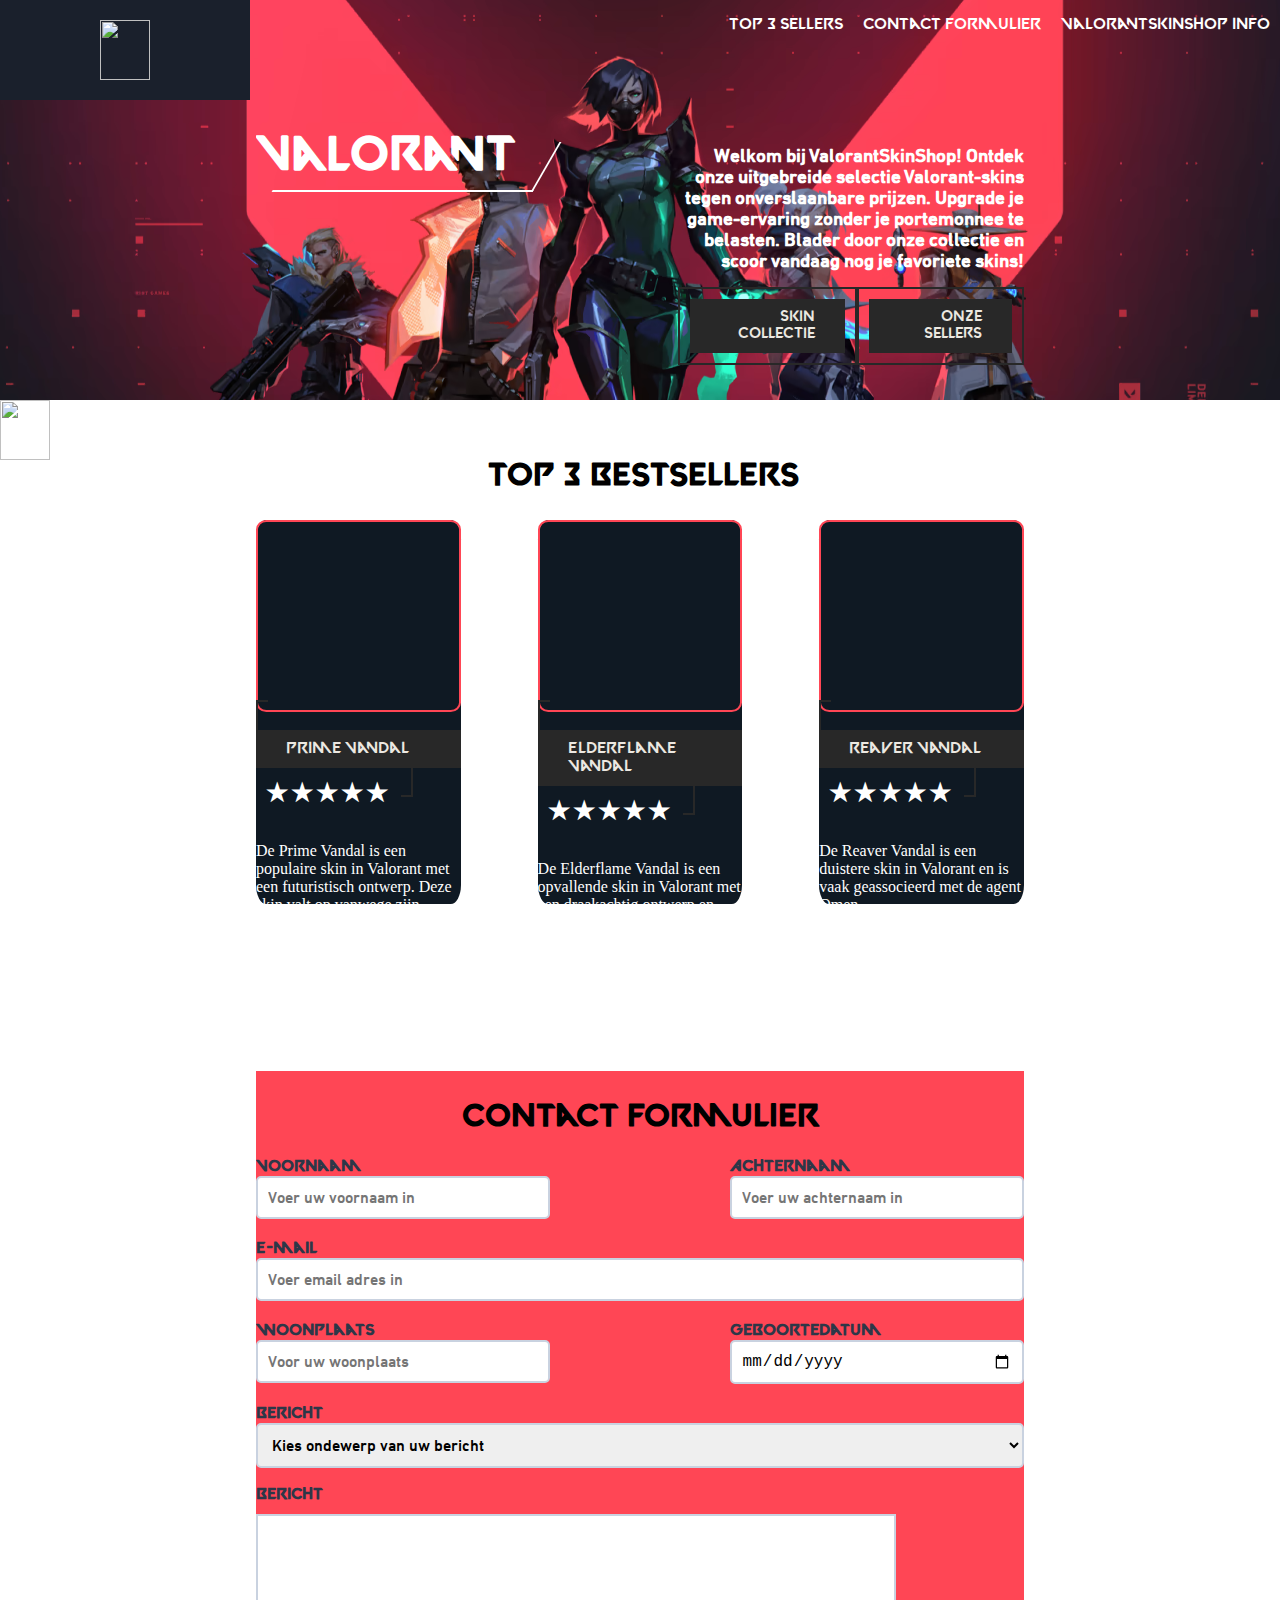
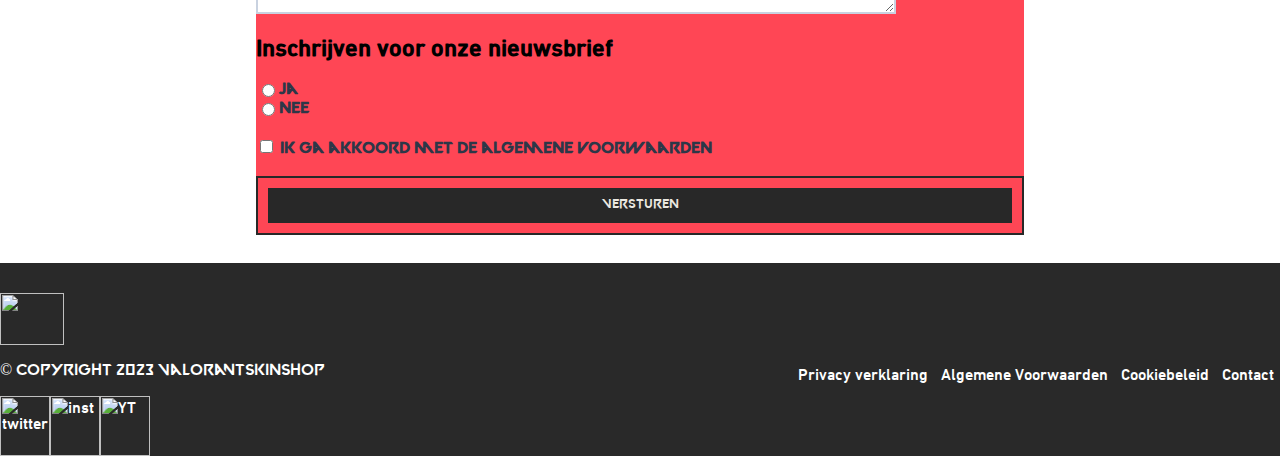
==== index.html @ 4b488be4 "update" ====
<html>

<head>
    <title>Valorant</title>
    <link rel="stylesheet" href="./css//style.css">
</head>


<body>
    <section class="HeaderSection">
        <nav class="nav" id="nav">
            <a class="navbutton" href="#HeaderTitle">
                <img class="svg svg-light"
                    src="https://cdn.discordapp.com/attachments/164022184740651008/1160509433009422397/valorant-logo-valorant-icon-transparent-free-png.png?ex=6534eba2&is=652276a2&hm=06413b51ecde8c2e55a29af6498bcfaef13af5ee1524186b62987396541d83bb&">
            </a>
            <div class="navbuttonclass">
                <a class="navbutton1" href="#titelbestsellers">
                    <p class="ntext">top 3 sellers</p>
                </a>
                <a class="navbutton1" href="#titelcontact">
                    <p class="ntext">Contact formulier</p>
                </a>
                <a class="navbutton1" href="#x">
                    <p class="ntext"> ValorantSkinShop info </p>
                </a>
            </div>

        </nav>
        <div class="PageContent HeaderContent">
            <h1 class="HeaderTitle" id="HeaderTitle">Valorant</h1>
            <h3 class="HeaderText">
                Welkom bij ValorantSkinShop! Ontdek onze uitgebreide selectie Valorant-skins tegen onverslaanbare
                prijzen. Upgrade je
                game-ervaring zonder je portemonnee te belasten. Blader door onze collectie en scoor vandaag nog je
                favoriete skins!
                <div class="headerbuttoncontainer">
                    <a class="section_title " href="./index2.html">
                        <p class="section_title_text button1">Skin Collectie</p>
                    </a>
                    <a class="section_title button1" href="./index2.html">
                        <p class="section_title_text">Onze Sellers</p>
                    </a>
                </div>
        </div>
        </div>
        </h3>
    </section>
    <img class="svg svg-light"
        src="https://cdn.discordapp.com/attachments/164022184740651008/1160509433009422397/valorant-logo-valorant-icon-transparent-free-png.png?ex=6534eba2&is=652276a2&hm=06413b51ecde8c2e55a29af6498bcfaef13af5ee1524186b62987396541d83bb&">
    <h1 class="titelbestsellers" id="titelbestsellers">Top 3 Bestsellers</h1>
    <section class="AgentSection">
        <div class="PageContent AgentContent">
            <div class="AgentCarousel">
                <div class="AgentBanner">
                    <span class="AgentBannerImage ViperBannerImage"></span>
                    <a class="section_title" href="./index2.html">
                        <p class="section_title_text">Prime Vandal</p>
                    </a>
                    <div class="rate">
                        <input type="radio" id="star5" name="rate" value="5" />
                        <label for="star5" title="text">5 stars</label>
                        <input type="radio" id="star4" name="rate" value="4" />
                        <label for="star4" title="text">4 stars</label>
                        <input type="radio" id="star3" name="rate" value="3" />
                        <label for="star3" title="text">3 stars</label>
                        <input type="radio" id="star2" name="rate" value="2" />
                        <label for="star2" title="text">2 stars</label>
                        <input type="radio" id="star1" name="rate" value="1" />
                        <label for="star1" title="text">1 star</label>
                    </div>
                    <div class="reaverinfo1">
                        <p class="reaverinfo">De Prime Vandal is een populaire skin in Valorant met een futuristisch
                            ontwerp. Deze skin valt op vanwege zijn
                            stijlvolle animaties en visuele effecten.</p>
                    </div>
                </div>
                <div class="AgentBanner">
                    <span class="AgentBannerImage OmenBannerImage"></span>
                    <a class="section_title" href="./index2.html">
                        <p class="section_title_text">Elderflame Vandal</p>
                    </a>
                    <div class="rate">
                        <input type="radio" id="star5" name="rate" value="5" />
                        <label for="star5" title="text">5 stars</label>
                        <input type="radio" id="star4" name="rate" value="4" />
                        <label for="star4" title="text">4 stars</label>
                        <input type="radio" id="star3" name="rate" value="3" />
                        <label for="star3" title="text">3 stars</label>
                        <input type="radio" id="star2" name="rate" value="2" />
                        <label for="star2" title="text">2 stars</label>
                        <input type="radio" id="star1" name="rate" value="1" />
                        <label for="star1" title="text">1 star</label>
                    </div>
                    <div class="reaverinfo1">
                        <p class="reaverinfo">De Elderflame Vandal is een opvallende skin in Valorant met een
                            draakachtig ontwerp en indrukwekkende animaties.</p>
                    </div>
                </div>
                <div class="AgentBanner">

                    <span class="AgentBannerImage ReynaBannerImage"></span>
                    <a class="section_title" href="./index2.html">
                        <p class="section_title_text">Reaver Vandal</p>
                    </a>
                    <div class="rate">
                        <input type="radio" id="star5" name="rate" value="5" />
                        <label for="star5" title="text">5 stars</label>
                        <input type="radio" id="star4" name="rate" value="4" />
                        <label for="star4" title="text">4 stars</label>
                        <input type="radio" id="star3" name="rate" value="3" />
                        <label for="star3" title="text">3 stars</label>
                        <input type="radio" id="star2" name="rate" value="2" />
                        <label for="star2" title="text">2 stars</label>
                        <input type="radio" id="star1" name="rate" value="1" />
                        <label for="star1" title="text">1 star</label>

                    </div>
                    <div class="reaverinfo1">
                        <p class="reaverinfo">De Reaver Vandal is een duistere skin in Valorant en is vaak geassocieerd
                            met de agent
                            Omen.</p>
                    </div>
                </div>
            </div>
        </div>
    </section>
    <section class="PageContent FormContent">
        <form action="https://www.accessibility.nl/bedankt-voor-uw-inzending" method="POST">
            <h1 class="titelcontact" id="titelcontact">Contact formulier</h1>
            <div class="label1">
                <div class="textinput">
                    <label for="name">Voornaam</label>
                    <input required type="text" id="name" class="name" placeholder="Voer uw voornaam in" name="name">
                </div>
                <div class="textinput">
                    <label for="name">Achternaam</label>
                    <input required type="text" id="name" class="name" placeholder="Voer uw achternaam in" name="name">
                </div>
            </div>

            <div class="label2">
                <div class="textinput">
                    <label for="email">E-mail</label>
                    <input required type="email" id="email" placeholder="Voer email adres in" name="email">
                </div>
            </div>
            <div class="label3">
                <div class="textinput">
                    <label for="woonplaats">Woonplaats</label>
                    <input required type="text" id="woonplaats" placeholder="Voor uw woonplaats" name="woonplaats">
                </div>
                <div class="textinput">
                    <label for="date">Geboortedatum</label>
                    <input required type="date" id="birthdate" placeholder="date" name="birthdate">
                </div>
            </div>

            <div class="box">
                <label for="text">Bericht</label>
                <select id="teacher" name="teacher">
                    <option value="">Kies ondewerp van uw bericht</option>
                    <option value="0">Refund</option>
                    <option value="1">report een scammer</option>
                    <option value="2">Feedback voor de ValorantSkinShop</option>
                    <option value="3">overige vragen</option>
                </select>
            </div>

            <div class="subject bericht1">
                <label for="text">Bericht</label>
                <textarea id="ask" name="subject" placeholder=""></textarea>
            </div>

            <div class="radiobutton1">
                <h2>Inschrijven voor onze nieuwsbrief</h2>
                <div class="radiobutton22">
                    <div class="radiobutton">
                        <input class="noyes" type="radio" id="yes" name="newspaper" value="yes">
                        <label for="ja">Ja</label>
                    </div>
                    <div class="radiobutton">
                        <input class="noyes" type="radio" id="no" name="newspaper" value="no">
                        <label for="no">Nee</label>
                    </div>
                </div>
            </div>

            <div class="voorwaarden">
                <input type="checkbox" name="voorwaarden" id="voorwaarden">
                <label for="voorwaarden">Ik ga akkoord met de algemene voorwaarden</label>
            </div>

            <div class="section_title">
                <button type="submit" class="section_title_text section_form_text">Versturen</button>
            </div>
        </form>
    </section>
    <footer>
        <div id="chat-window">
            <div class="chat-title">Heeft u vragen?</div>
            <input type="text" id="chat-question" placeholder="Dan kunt u ze hier stellen...">
            <div class="section_title">
                <button type="submit" class="section_title_text section_form_text">Versturen</button>
            </div>
            <div class="chat-content"></div>
        </div>
        <footer>
            <div class="maingoof">
                <div class="goof1">
                    <div class="goof2">
                        <div class="img1">
                            <img
                                src="https://cdn.discordapp.com/attachments/164022184740651008/1160509433009422397/valorant-logo-valorant-icon-transparent-free-png.png?ex=6534eba2&is=652276a2&hm=06413b51ecde8c2e55a29af6498bcfaef13af5ee1524186b62987396541d83bb&">
                        </div>
                        <div class="Copyright">
                            <p>
                                © Copyright 2023 ValorantSkinShop
                            </p>
                        </div>
                    </div>
                    <div class="goof3">
                        <img src="https://cdn.discordapp.com/attachments/164022184740651008/1160543988638568458/512px-Logo_of_Twitter.png?ex=65350bd0&is=652296d0&hm=550bd3c987f75388a60cd084857a965adc3a7606204d2538c5b765e3c0205a6b&"
                            alt="twitter">
                        <img src="https://media.discordapp.net/attachments/164022184740651008/1160545088896782416/instagram.png?ex=65350cd7&is=652297d7&hm=5c7a92f0c55f54c0bb8e5dd643d0cb0b63c9fc41b6c1aaa6868b5130837980f8&=&width=640&height=640"
                            alt="inst">
                        <img src="https://media.discordapp.net/attachments/164022184740651008/1160545750703423558/youtube.png?ex=65350d74&is=65229874&hm=913289f197bf0f1f54c2ef78971a2739303e4c5b1e723016cbc043f48e753c37&=&width=640&height=640"
                            alt="YT">

                    </div>
                </div>
                <div class="goofydiv">
                    <p></p>
                </div>
                <div class="goofy4">
                    <div class="goofyfooter">
                        <p>Privacy verklaring</p>
                    </div>
                    <div class="goofyfooter">
                        <p>Algemene Voorwaarden</p>
                    </div>
                    <div class="goofyfooter">
                        <p>Cookiebeleid</p>
                    </div>
                    <div class="goofyfooter">
                        <p>Contact</p>
                    </div>
                </div>
            </div>
        </footer>
</body>

</html>
---- css/style.css ----
body {
    margin: 0;
}

.PageContent {
    width: 60%;
    margin: auto;
    overflow: hidden;
    position: relative;

}

.HeaderSection {
    height: 400px;
    background-image: url("../../assets/valorant_dark.png");
    background-position: center;
    background-position-y: 30%;
}

.HeaderTitle {
    position: relative;
    font-family: "TitleFont";
    font-size: 3em;
    color: white;
}


.HeaderTitle::after {
    position: absolute;
    content: "";
    display: block;
    height: 1em;
    width: 100%;
    border-bottom: white solid 2px;
    border-right: white solid 2px;
    transform: skewX(-30deg);
    left: 30px;
    top: 10px;
}

.HeaderContent {
    display: flex;
    justify-content: space-between;
}

.HeaderText {
    width: 45%;
    font-family: "DefaultFont";
    color: white;
    margin: 45px 0px auto 0px;
    text-align: right;
}

.AgentSection {
    height: 400px;
    padding-bottom: 80px;
    width: 100%;
}


.agentContent {
    margin-top: 25px;
    margin-bottom: 25px;
}

.AgentCarousel {
    display: flex;
    justify-content: space-between;
}

.AgentBanner {
    height: 30vw;
    width: 16vw;
    background-color: #0F1923;
    border-radius: 5%;
}

.OmenBannerImage {
    background-position-y: 0%;
    background-image: url("https://cdn.discordapp.com/attachments/164022184740651008/1160492876694818916/valorant-weapon-skin-elderflame-vandal-variant-3-dark.png?ex=6534dc36&is=65226736&hm=6bf1160bb82b7fae45c96005de4d9b9c41a86f97566f35df84f8605f4777c5f2&");
}

.ReynaBannerImage {
    background-position-y: 0%;
    background-image: url("https://cdn.discordapp.com/attachments/164022184740651008/1160494136126885968/valorant-weapon-skin-reaver-vandal-variant-1-red.png?ex=6534dd62&is=65226862&hm=2ba194db7813b2d2568e435d0b6262b35b05776a60ad01eea97b2af2a0631084&");
}

.ViperBannerImage {
    background-position-y: 0%;
    background-image: url("https://media.discordapp.net/attachments/164022184740651008/1160496037883019424/valorant-weapon-skin-prime-vandal-variant-3-yellow.png?ex=6534df28&is=65226a28&hm=a3667670523243288e3a766fc9d0f5759a025c7cf31acb05d6776d64cd7c8b8d&=&width=375&height=375");
}

.titelbestsellers {
    width: 30%;
    margin: 0 auto;
    padding-left: 80px;
    font-family: 'TitleFont';
}

.AgentBannerImage {
    display: block;
    width: 100%;
    height: 50%;
    background-size: cover;
    border: 2px #ff4655 solid;
    box-sizing: border-box;
    border-radius: 5%;
}

.RatingBox {
    display: flex;
    justify-content: flex-start;
    margin: 10px 0px 0px;
}

.star5 {
    margin: 0px 0px 0px 5px;
    color: white;
}

.star1 {
    margin: 0px 0px 0px 5px;
    color: white;
}

.star5:hover {
    color: yellow;
    cursor: pointer;
}

.rate {
    float: left;
    height: 46px;
    padding: 10px;
}

.rate:not(:checked)>input {
    position: absolute;
    top: -9999px;
}

.rate:not(:checked)>label {
    float: right;
    width: 1em;
    overflow: hidden;
    white-space: nowrap;
    cursor: pointer;
    cursor: pointer;
    font-size: 25px;
    color: white;
}

.rate:not(:checked)>label:before {
    content: '★ ';
}

.rate>input:checked~label {
    color: #ffc700;
}

.rate:not(:checked)>label:hover,
.rate:not(:checked)>label:hover~label {
    color: #deb217;
}

.rate>input:checked+label:hover,
.rate>input:checked+label:hover~label,
.rate>input:checked~label:hover,
.rate>input:checked~label:hover~label,
.rate>label:hover~input:checked~label {
    color: #c59b08;
}

:root {
    --main-bg-color-grey: #282828;
    --main-bg-color-white: #ece8e1;
    --main-bg-color-orange: #ff4655;
}


.section_title {
    color: var(--main-bg-color-white);
    position: relative;
    padding: 10px;
    border: 2px solid var(--main-bg-color-grey);
    text-decoration: none;
}

.section_title_text {
    background-color: var(--main-bg-color-grey);
    color: var(--main-bg-color-white);
    margin: 0px;
    padding: 10px 30px;
    font-family: 'titleFont';
    font-weight: 1;
}

.section_title:hover {
    border: 2px solid var(--main-bg-color-orange);
    transition: all 0.4s ease-in-out;
}

.section_title:hover>.section_title_text {
    background-color: var(--main-bg-color-orange);
    transition: all 0.4s ease-in-out;
}

.section_form_text {
    width: 100%;
    border: none;
}

.FormContent {
    padding-top: 50px;
    font-family: "DefaultFont";
    margin-bottom: 1vw;
}

.headerbuttoncontainer {
    display: flex;
    justify-content: space-around;
    width: 100%;
    margin-top: 16px;
}

.button1 {
    font-size: 0.8em;
}

@font-face {
    font-family: DefaultFont;
    src: url("../../fonts/Valorant_Font_Default.ttf");
}

@font-face {
    font-family: TitleFont;
    src: url("../../fonts/Valorant_Font_Title.ttf");
}

#contactForm {
    width: 50vw;
    margin-left: auto;
    margin-right: auto;
    padding-bottom: 2vh;


}

label {
    font-weight: bold;
    color: #2D3748;
    font-family: 'TitleFont'
}

.label1 {
    display: flex;
    flex-direction: row;
    justify-content: space-between;

}

@media only screen and (max-width: 844px) {
    .row1 {
        flex-direction: column
    }

    .goofy4 {
        flex-direction: column !important;
    }

    .maingoof {
        flex-direction: column !important;
        justify-content: center !important;
        text-align: center;
    }

    .noyes {
        width: auto !important;
    }

    .goof3 {
        justify-content: center;
    }

    .goof1 {

        flex-direction: column;
    }

    .radiobutton {
        width: 220px;
    }

    .radiobutton22 {
        flex-direction: row;
        display: flex;
    }

    .label1 {
        flex-direction: column;
    }

    .name {
        width: 100% !important;
    }

    .HeaderContent {
        flex-direction: column;
    }

    .row3 {
        flex-direction: column;
    }

    .textinput {
        flex-direction: column;
    }

    .HeaderSection {
        height: 750px;
    }

    .HeaderText {
        text-align: left;
        width: 100%;
    }

    .headerbuttoncontainer {
        position: relative;
        flex-direction: column;
    }

    .AgentCarousel {
        flex-direction: column;

    }

    .AgentBanner {
        width: 60vw;
        height: 100vw;
    }

    .AgentSection {
        height: auto;
    }

    .titelbestsellers {
        width: auto;
        margin-left: 70px;
    }

    .PageContent {
        overflow: visible;
    }

    .AgentBanner {
        margin-top: 30px;
    }
}

.label3 {
    display: flex;
    flex-direction: row;
    justify-content: space-between;

}



.textinput {
    display: flex;
    flex-direction: column;
    padding-bottom: 2vh;

}

input {
    border: 2px solid #C9D2E0;
    border-radius: 5px;
    margin-bottom: 3px;

}

input[type="text"] {
    width: 23vw;
    font-size: 1rem;
    padding: 10px;
    font-family: 'DefaultFont'
}

input[type="email"] {
    font-family: "DefaultFont";
    font-size: 1rem;
    padding: 10px;
}

input[type="date"] {
    width: 23vw;
    font-size: 1rem;
    padding: 10px;
}

.box {
    display: flex;
    flex-direction: column;
}

.box label {
    width: 200px;
}


select {
    border: 2px solid #C9D2E0;
    font-size: 1rem;
    padding: 10px;
    border-radius: 5px;
    font-family: 'Defaultfont';
}

.subject {
    display: flex;
    flex-direction: column;
    margin-top: 2vh;
}

.subject textarea {
    border: 2px solid #C9D2E0;
    width: 50vw;
    height: 100px;
    margin-top: 10px;

}

.subject label {
    width: 200px;
}

.radiobutton1 {
    display: flex;
    flex-direction: column;
}

.radiobutton {
    display: flex;
    flex-direction: row;
}

.radiobuttons h2 {
    font-size: 1rem;
    font-family: 'TitleFont';
}

input[type="radio"] {
    width: 2%;
    font-size: 5rem;
    color: #C9D2E0;
    background-color: #C9D2E0;

}

.radiobuttons label {
    width: 300px;
    display: flex;
    flex-direction: row;
    align-items: center;
    margin-bottom: 3px;
    font-family: 'DefaultFont';
}

.voorwaarden {
    margin-top: 2vh;
    margin-bottom: 2vh;
}

.textinput button {

    height: 5vh;
    background-color: #2D3748;
    color: white;
    text-align: center;
    border: none;
    border-radius: 5px;
}

.titelcontact {
    display: flex;
    justify-content: center;
    font-family: 'TitleFont';
    padding-top: 30;
}

#chat-window {
    position: fixed;
    bottom: 3vh;
    right: 1vw;
    font-size: 1.2rem;
    background-color: #0F1923;
    padding: 10px 20px;
    display: flex;
    flex-direction: column;
    justify-content: space-between;
    border-radius: 5px;
    height: 15vh;
    box-shadow: -5px -5px 10px rgb(0 0 0 / 0.4);
    transform: translate(1000px);
    animation: show-chat 1s forwards 2s;
    font-family: 'Titlefont';
    margin-bottom: 135px;
}

.chat-title {
    color: white;
}

@keyframes show-chat {
    0% {
        transform: translateX(200px);
        filter: blur(10px);
    }

    90% {
        transform: (-40px);
    }

    100% {
        transform: none;
        filter: none;
    }
}

@keyframes show-conversation {
    from {
        height: 0vh;
    }

    to {
        height: 40vh;
    }
}

#chat-content {
    background-color: grey;
    font-size: 0.8rem;
    flex: 1;
    padding: 5px;
    animation: show-conversation;
}

#chat-question {
    /* margin-bottom: 2vh; */

}

input#chat-question {
    width: 15vw;
    font-size: 1rem;
    padding: 5px;
}

.xxx {
    color: #a0abc0;



}

.xxxx {
    display: flex;
    justify-content: space-between;
    width: 30%;
    margin: 0 auto;
    text-decoration: none;
}

.x {
    text-decoration: none;
}

footer {
    background-color: #292929;
}

.navbutton:hover {
    background-color: #1a202c;
    color: white;
    padding-left: 100px;
    padding-bottom: 20px;
    padding-top: 20px;
    padding-right: 100px;
}



.navbutton {
    color: #a2aaba;
    text-decoration: none;
    transition: all 0.7s ease-in-out;
    text-align: center;


}

.navbutton1 {
    color: white;
    text-decoration: none;
    transition: all 0.7s ease-in-out;
    text-align: center;
    justify-content: flex-end;
    margin-left: 10px;
    margin-right: 10px;
}

.navbutton1:hover {
    background-color: #1a202c;
    color: #FF4655;
    padding-left: 100px;
    padding-bottom: 20px;
    padding-top: 20px;
    padding-right: 100px;



}

.navbuttonclass {
    display: flex;
    justify-content: flex-end;

}

nav {
    display: flex;
    justify-content: space-between;
    font-family: "TitleFont";
}

img {
    width: 50px;
    height: 60px;
}

form {
    background-color: #FF4655;
}

.reaverinfo1 {
    padding-top: 40px;
    justify-content: center;
}

.reaverinfo {
    color: white;
}

.maingoof {
    display: flex;
    flex-direction: row;
    padding-top: 30;
    font-family: "DefaultFont";
    color: white;
}

.goof1 {
    display: flex;
    flex-direction: column;
}

.img1 img {
    width: 5vw;
    height: 4vw;
    padding: 0vw;
}

.goof2 {
    display: flex;
    flex-direction: column;
}

.goof3 {
    display: flex;
    flex-direction: row;
}

.thirddiv img {

    width: 5vw;

}

.goofy4 {
    display: flex;
    flex-direction: row;
    align-items: center;
}

.Copyright p {
    font-family: "TitleFont";
}

.goofydiv {
    display: flex;
    flex-grow: 2;

}

.goofyfooter {
    padding: 0.5vw;
}
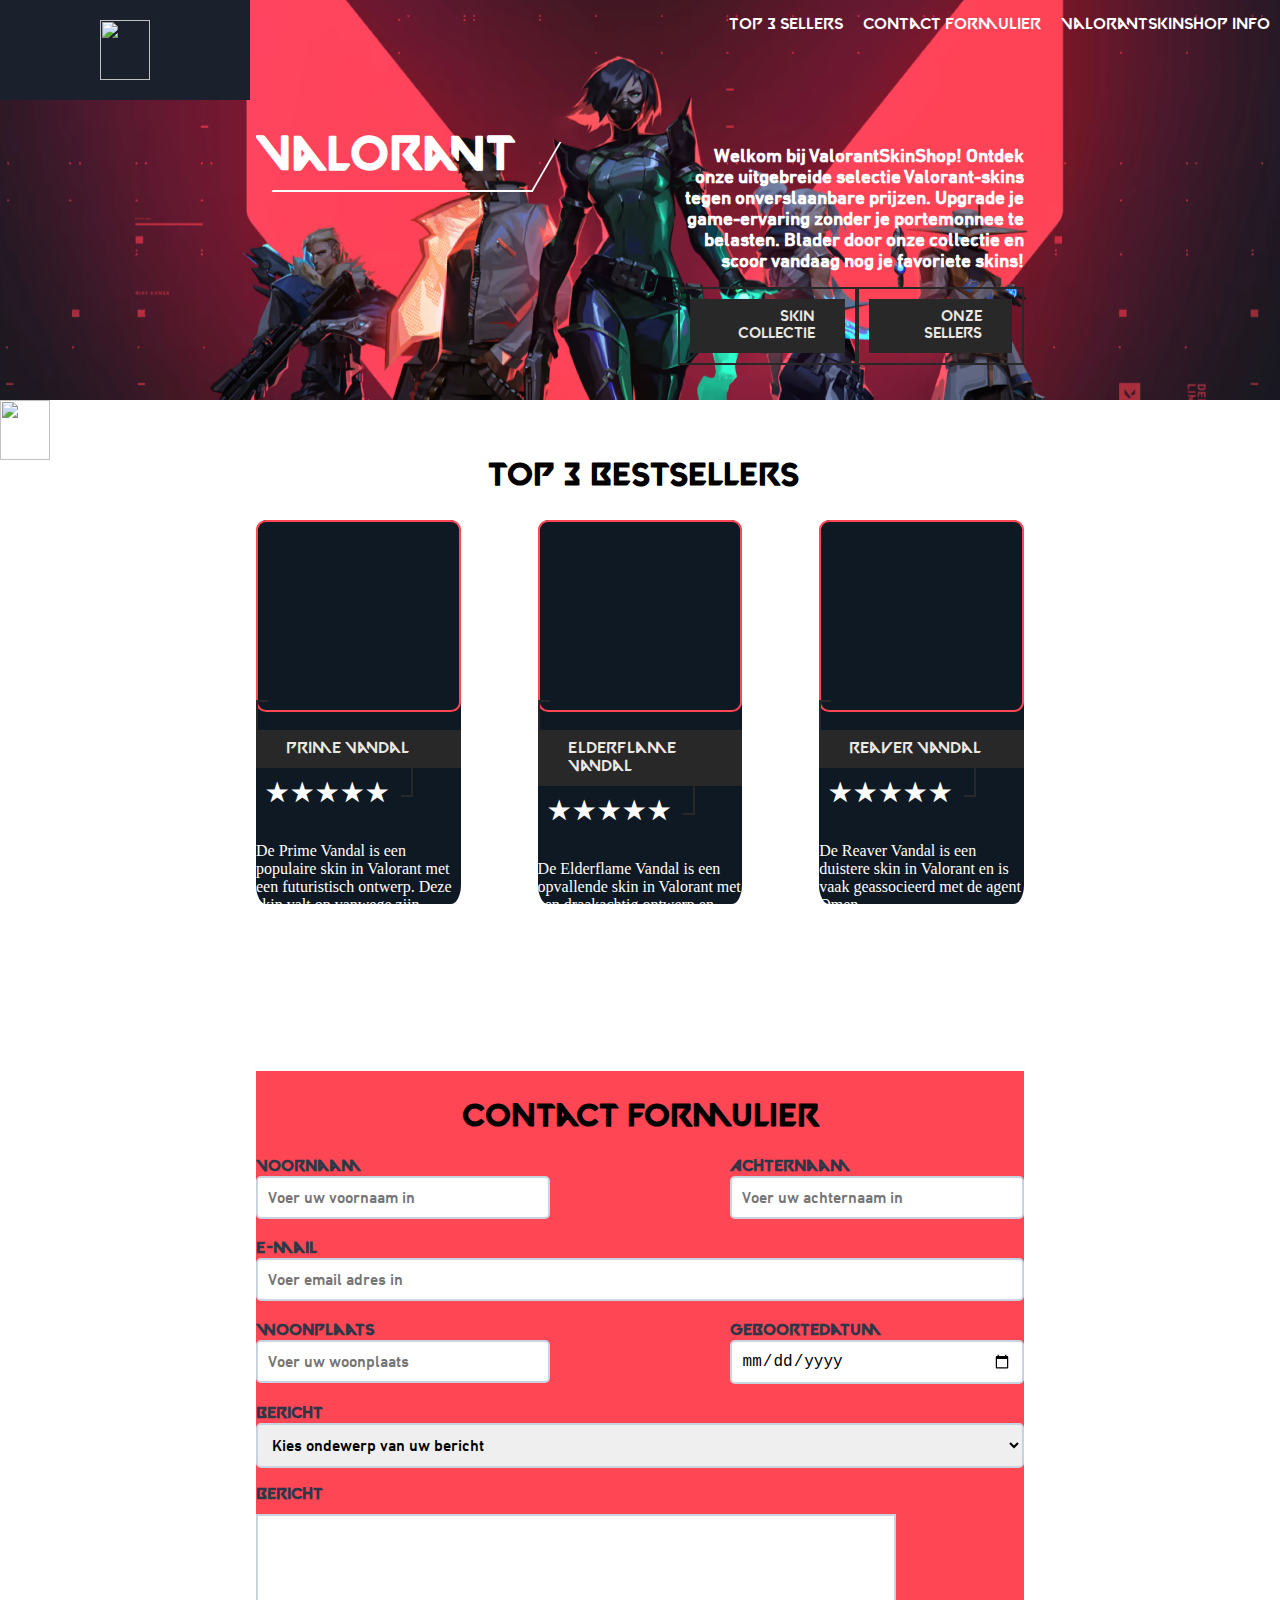
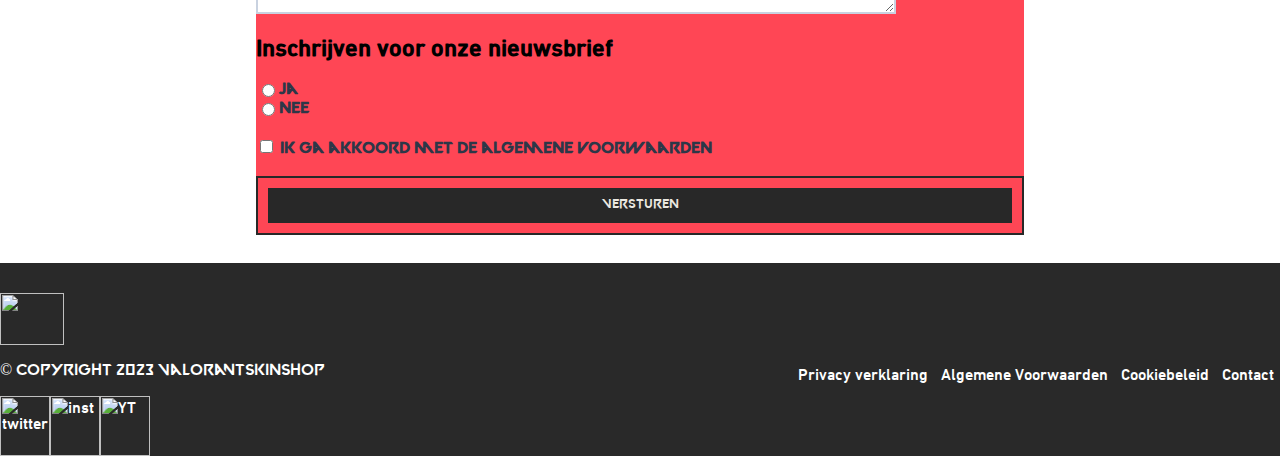
==== commit 812a12f3: "commit" ====
--- a/index.html
+++ b/index.html
@@ -1,6 +1,11 @@
 <html>
 
 <head>
+    <meta charset="UTF-8">
+    <meta name="description" content="Eindopdracht voor Front end">
+    <meta name="keywords" content="HTML, CSS, ValorantSkinShop">
+    <meta name="author" content="Stefan Stojkovic">
+    <meta name="viewport" content="width=device-width, initial-scale=1.0">
     <title>Valorant</title>
     <link rel="stylesheet" href="./css//style.css">
 </head>
@@ -147,11 +152,12 @@
             <div class="label3">
                 <div class="textinput">
                     <label for="woonplaats">Woonplaats</label>
-                    <input required type="text" id="woonplaats" placeholder="Voor uw woonplaats" name="woonplaats">
+                    <input required type="text" id="woonplaats" class="woonplaats" placeholder="Voer uw woonplaats"
+                        name="woonplaats">
                 </div>
                 <div class="textinput">
                     <label for="date">Geboortedatum</label>
-                    <input required type="date" id="birthdate" placeholder="date" name="birthdate">
+                    <input required type="date" id="birthdate" class="woonplaats" placeholder="date" name="birthdate">
                 </div>
             </div>
 
@@ -168,7 +174,7 @@
 
             <div class="subject bericht1">
                 <label for="text">Bericht</label>
-                <textarea id="ask" name="subject" placeholder=""></textarea>
+                <textarea id="ask" class="woonplaats" name="subject" placeholder=""></textarea>
             </div>
 
             <div class="radiobutton1">
--- a/css/style.css
+++ b/css/style.css
@@ -259,9 +259,26 @@
 
 }
 
-@media only screen and (max-width: 844px) {
+@media screen and (max-width: 1200px) {
     .row1 {
         flex-direction: column
+    }
+
+    .label3 {
+        flex-direction: column !important;
+
+    }
+
+    .woonplaats {
+        width: 100% !important;
+    }
+
+    .nav {
+        flex-direction: column;
+    }
+
+    .navbuttonclass {
+        flex-direction: column;
     }
 
     .goofy4 {
@@ -493,7 +510,7 @@
 #chat-window {
     position: fixed;
     bottom: 3vh;
-    right: 1vw;
+    right: -1vw;
     font-size: 1.2rem;
     background-color: #0F1923;
     padding: 10px 20px;
@@ -553,7 +570,7 @@
 }
 
 input#chat-question {
-    width: 15vw;
+    width: 100%;
     font-size: 1rem;
     padding: 5px;
 }
@@ -630,6 +647,7 @@
 }
 
 nav {
+    overflow: hidden;
     display: flex;
     justify-content: space-between;
     font-family: "TitleFont";
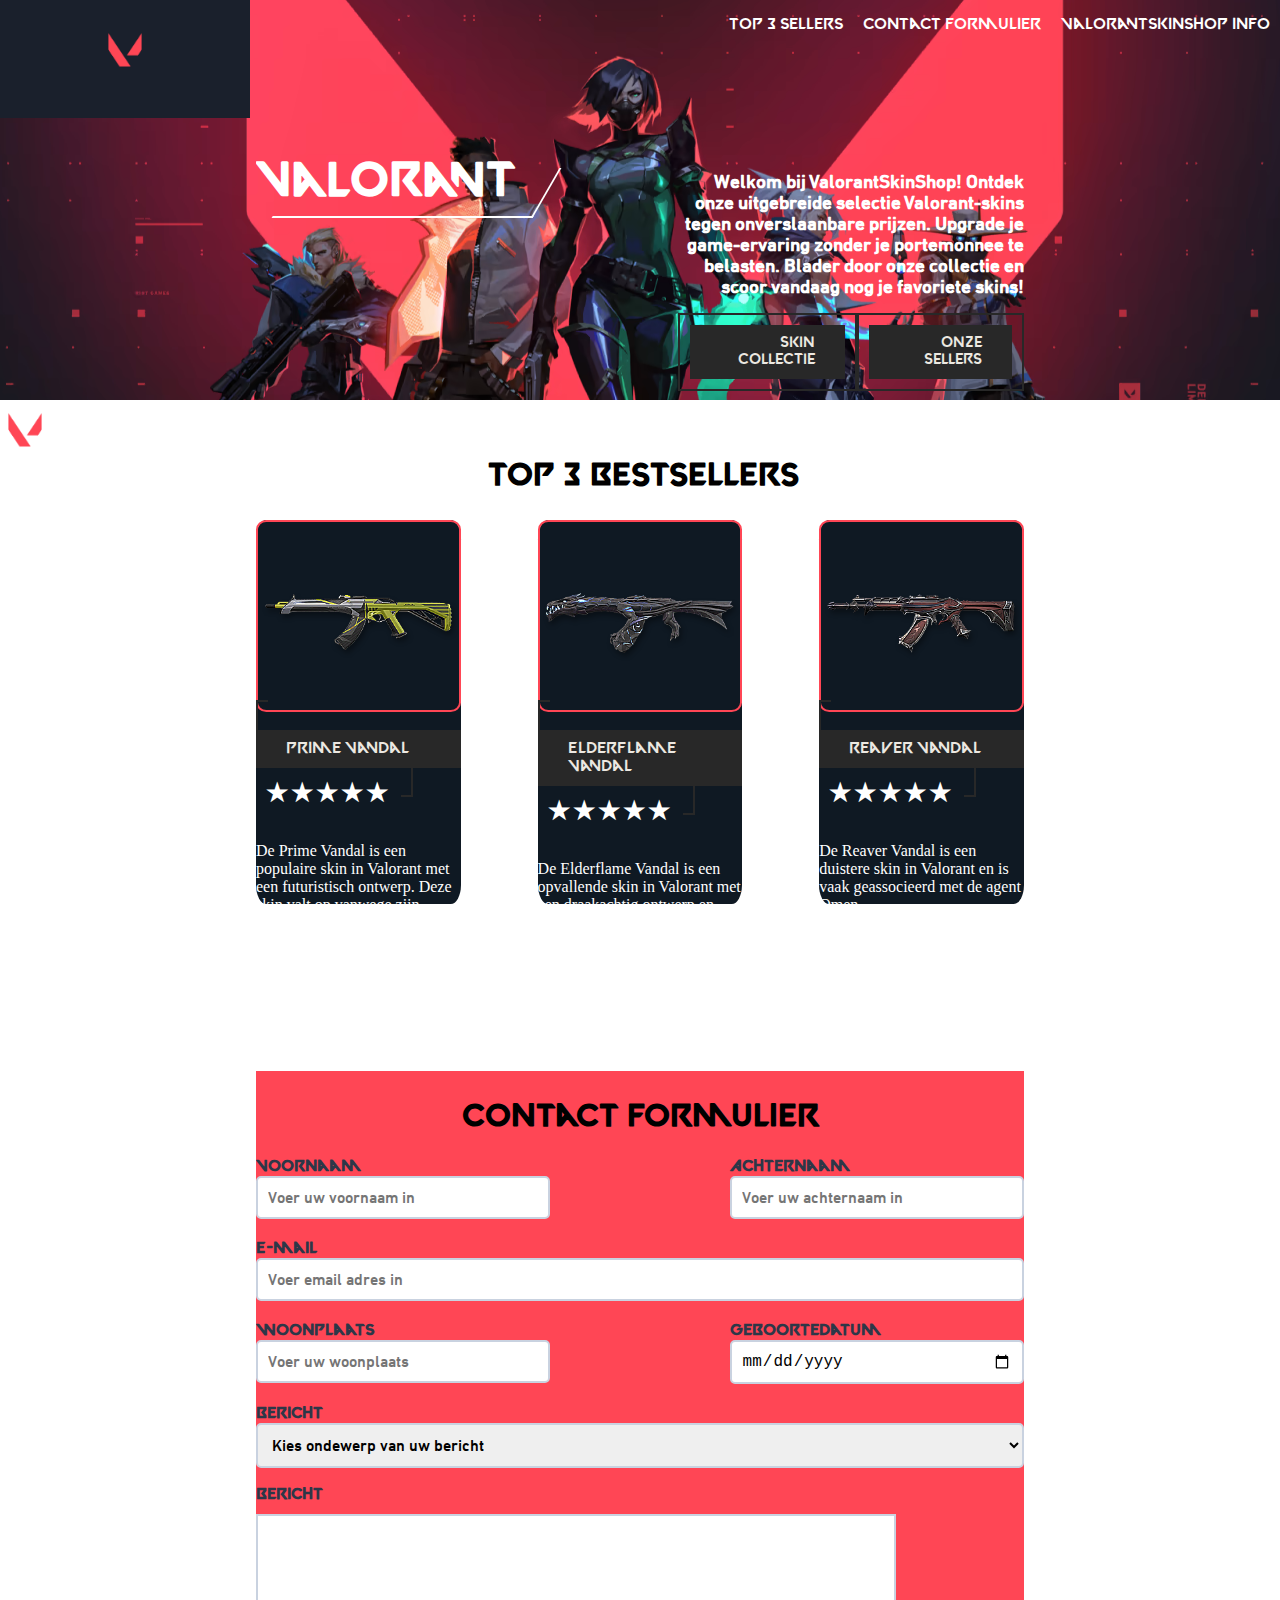
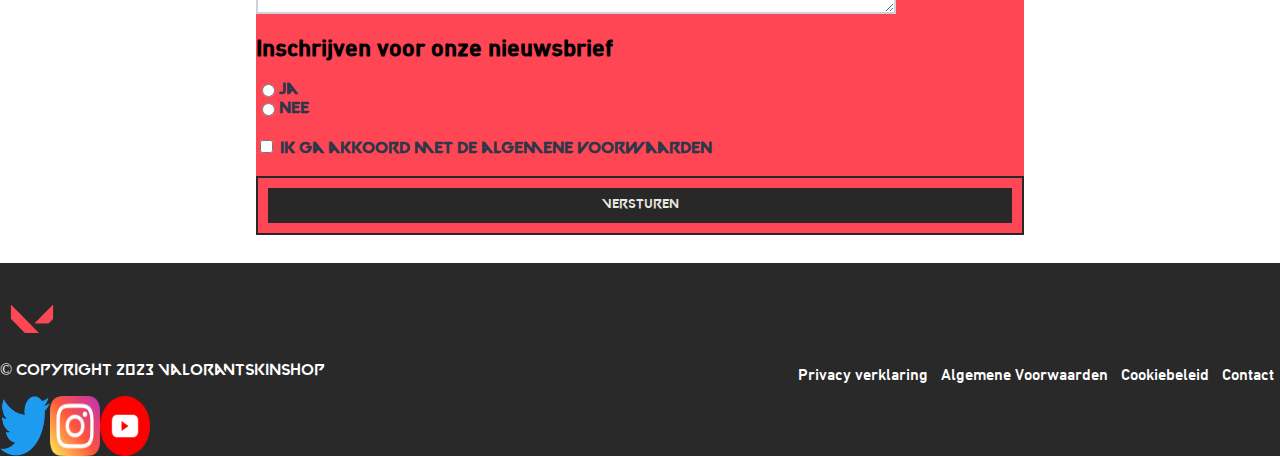
==== commit 54d37f4f: "updated" ====
--- a/index.html
+++ b/index.html
@@ -16,7 +16,7 @@
         <nav class="nav" id="nav">
             <a class="navbutton" href="#HeaderTitle">
                 <img class="svg svg-light"
-                    src="https://cdn.discordapp.com/attachments/164022184740651008/1160509433009422397/valorant-logo-valorant-icon-transparent-free-png.png?ex=6534eba2&is=652276a2&hm=06413b51ecde8c2e55a29af6498bcfaef13af5ee1524186b62987396541d83bb&">
+                    src="./vandalskins/valoranticon.png">
             </a>
             <div class="navbuttonclass">
                 <a class="navbutton1" href="#titelbestsellers">
@@ -51,7 +51,7 @@
         </h3>
     </section>
     <img class="svg svg-light"
-        src="https://cdn.discordapp.com/attachments/164022184740651008/1160509433009422397/valorant-logo-valorant-icon-transparent-free-png.png?ex=6534eba2&is=652276a2&hm=06413b51ecde8c2e55a29af6498bcfaef13af5ee1524186b62987396541d83bb&">
+        src="./vandalskins/valoranticon.png">
     <h1 class="titelbestsellers" id="titelbestsellers">Top 3 Bestsellers</h1>
     <section class="AgentSection">
         <div class="PageContent AgentContent">
@@ -216,7 +216,7 @@
                     <div class="goof2">
                         <div class="img1">
                             <img
-                                src="https://cdn.discordapp.com/attachments/164022184740651008/1160509433009422397/valorant-logo-valorant-icon-transparent-free-png.png?ex=6534eba2&is=652276a2&hm=06413b51ecde8c2e55a29af6498bcfaef13af5ee1524186b62987396541d83bb&">
+                                src="./vandalskins/valoranticon.png">
                         </div>
                         <div class="Copyright">
                             <p>
@@ -225,11 +225,11 @@
                         </div>
                     </div>
                     <div class="goof3">
-                        <img src="https://cdn.discordapp.com/attachments/164022184740651008/1160543988638568458/512px-Logo_of_Twitter.png?ex=65350bd0&is=652296d0&hm=550bd3c987f75388a60cd084857a965adc3a7606204d2538c5b765e3c0205a6b&"
+                        <img src="./vandalskins/twitter.png"
                             alt="twitter">
-                        <img src="https://media.discordapp.net/attachments/164022184740651008/1160545088896782416/instagram.png?ex=65350cd7&is=652297d7&hm=5c7a92f0c55f54c0bb8e5dd643d0cb0b63c9fc41b6c1aaa6868b5130837980f8&=&width=640&height=640"
+                        <img src="./vandalskins/instagram.png"
                             alt="inst">
-                        <img src="https://media.discordapp.net/attachments/164022184740651008/1160545750703423558/youtube.png?ex=65350d74&is=65229874&hm=913289f197bf0f1f54c2ef78971a2739303e4c5b1e723016cbc043f48e753c37&=&width=640&height=640"
+                        <img src="./vandalskins/youtube.png"
                             alt="YT">
 
                     </div>
--- a/css/style.css
+++ b/css/style.css
@@ -15,6 +15,7 @@
     background-image: url("../../assets/valorant_dark.png");
     background-position: center;
     background-position-y: 30%;
+    display: grid;
 }
 
 .HeaderTitle {
@@ -77,17 +78,17 @@
 
 .OmenBannerImage {
     background-position-y: 0%;
-    background-image: url("https://cdn.discordapp.com/attachments/164022184740651008/1160492876694818916/valorant-weapon-skin-elderflame-vandal-variant-3-dark.png?ex=6534dc36&is=65226736&hm=6bf1160bb82b7fae45c96005de4d9b9c41a86f97566f35df84f8605f4777c5f2&");
+    background-image: url("../../vandalskins/dragonskin.png");
 }
 
 .ReynaBannerImage {
     background-position-y: 0%;
-    background-image: url("https://cdn.discordapp.com/attachments/164022184740651008/1160494136126885968/valorant-weapon-skin-reaver-vandal-variant-1-red.png?ex=6534dd62&is=65226862&hm=2ba194db7813b2d2568e435d0b6262b35b05776a60ad01eea97b2af2a0631084&");
+    background-image: url("../../vandalskins/redreaver.png");
 }
 
 .ViperBannerImage {
     background-position-y: 0%;
-    background-image: url("https://media.discordapp.net/attachments/164022184740651008/1160496037883019424/valorant-weapon-skin-prime-vandal-variant-3-yellow.png?ex=6534df28&is=65226a28&hm=a3667670523243288e3a766fc9d0f5759a025c7cf31acb05d6776d64cd7c8b8d&=&width=375&height=375");
+    background-image: url("../../vandalskins/primevandal.png");
 }
 
 .titelbestsellers {
@@ -724,4 +725,4 @@
 
 .goofyfooter {
     padding: 0.5vw;
-}+}
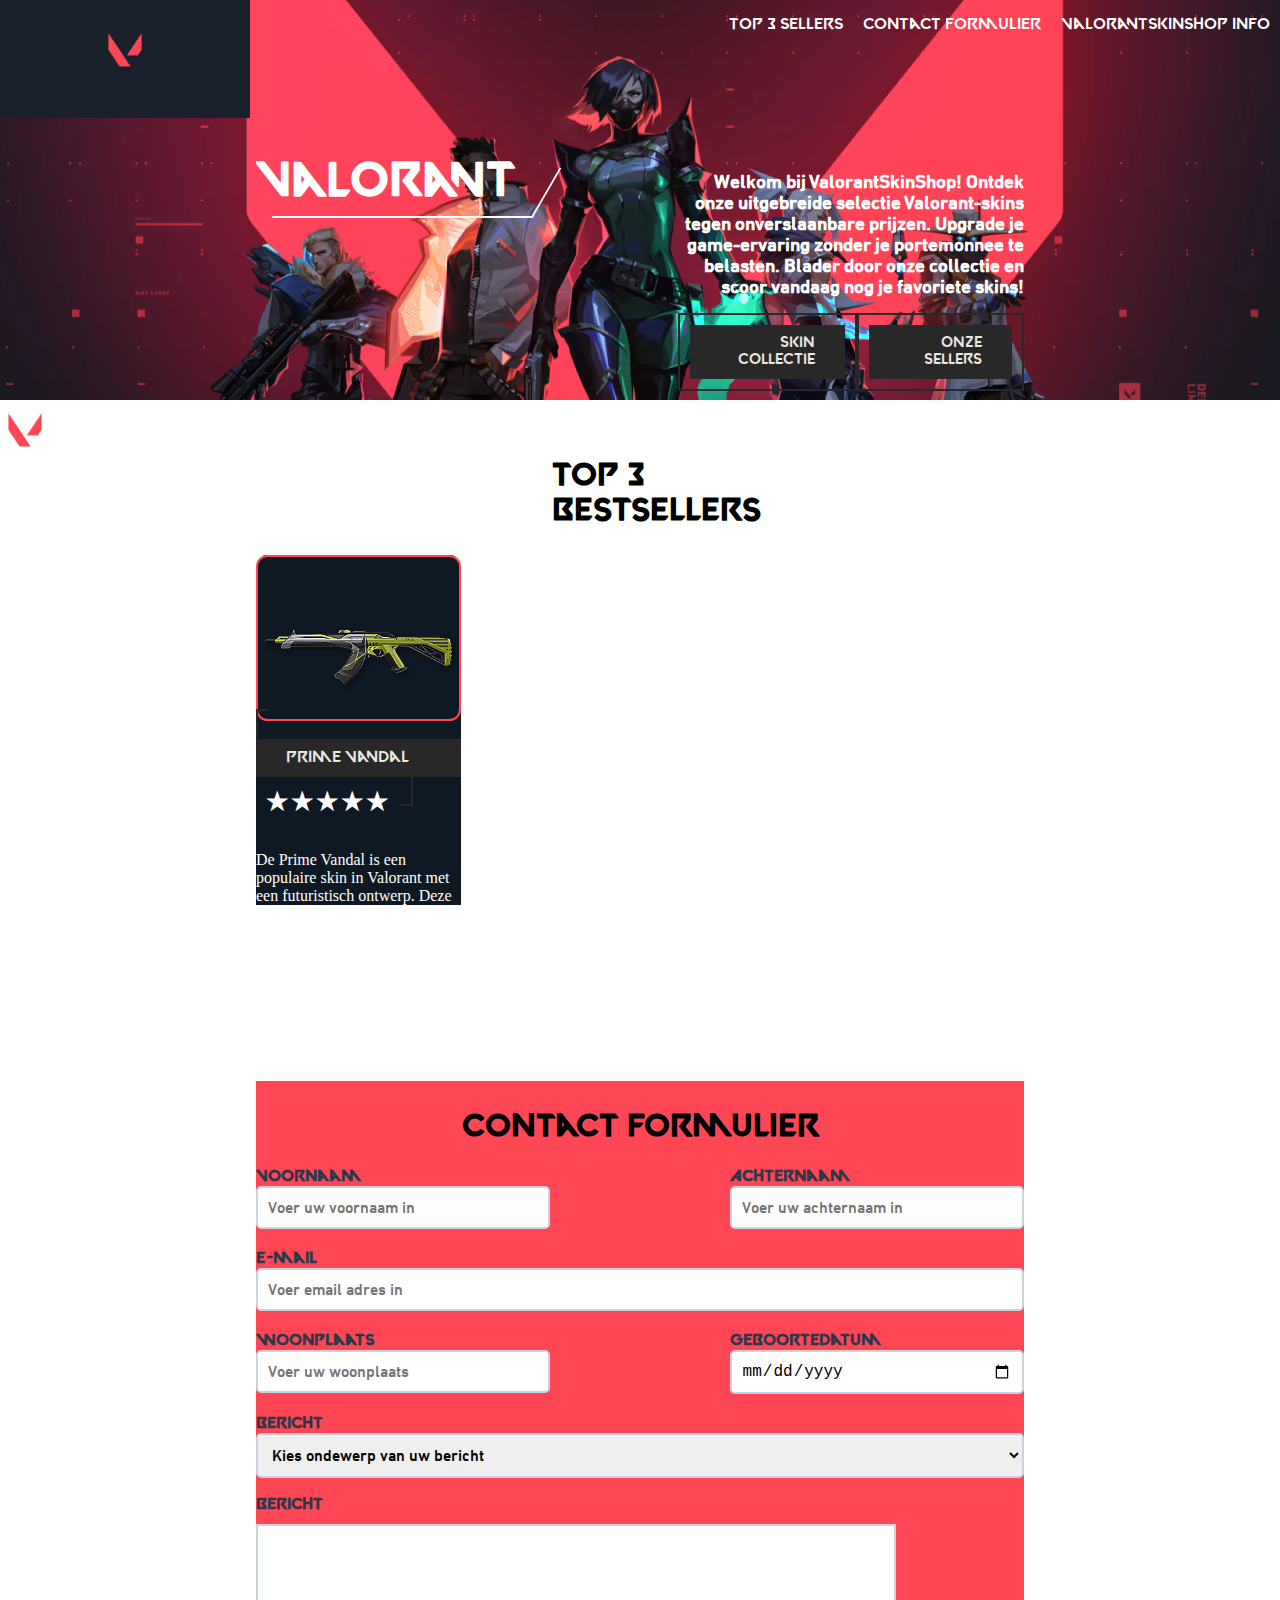
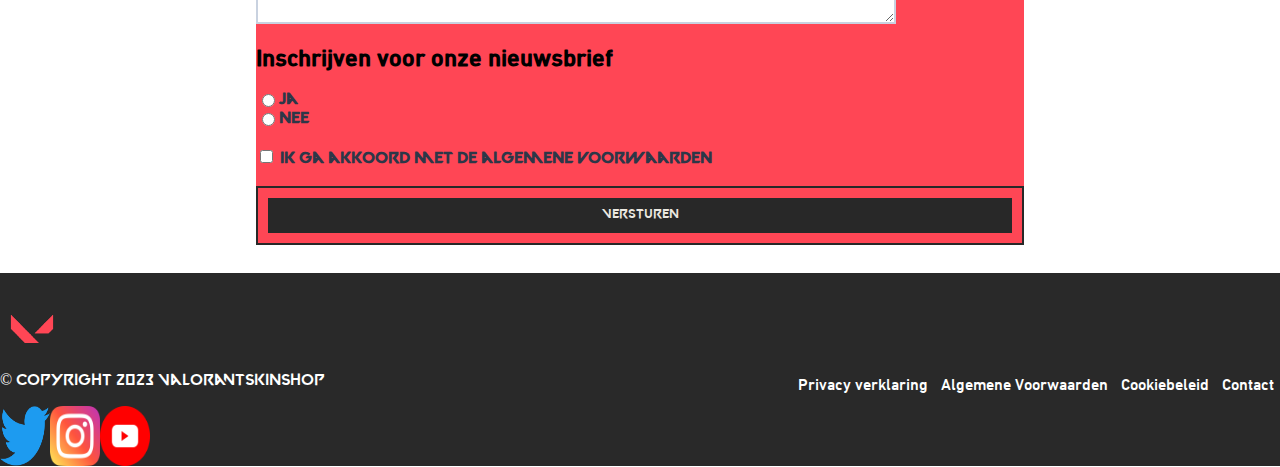
==== commit e1ba3c22: "doesky" ====
--- a/index.html
+++ b/index.html
@@ -56,7 +56,7 @@
     <section class="AgentSection">
         <div class="PageContent AgentContent">
             <div class="AgentCarousel">
-                <div class="AgentBanner">
+                <div class="AgentBanner AgentBanner-1">
                     <span class="AgentBannerImage ViperBannerImage"></span>
                     <a class="section_title" href="./index2.html">
                         <p class="section_title_text">Prime Vandal</p>
@@ -79,7 +79,7 @@
                             stijlvolle animaties en visuele effecten.</p>
                     </div>
                 </div>
-                <div class="AgentBanner">
+                <div class="AgentBanner AgentBanner-2">
                     <span class="AgentBannerImage OmenBannerImage"></span>
                     <a class="section_title" href="./index2.html">
                         <p class="section_title_text">Elderflame Vandal</p>
@@ -101,7 +101,7 @@
                             draakachtig ontwerp en indrukwekkende animaties.</p>
                     </div>
                 </div>
-                <div class="AgentBanner">
+                <div class="AgentBanner AgentBanner-3">
 
                     <span class="AgentBannerImage ReynaBannerImage"></span>
                     <a class="section_title" href="./index2.html">
--- a/css/style.css
+++ b/css/style.css
@@ -56,6 +56,7 @@
     height: 400px;
     padding-bottom: 80px;
     width: 100%;
+    display: grid;
 }
 
 
@@ -65,8 +66,7 @@
 }
 
 .AgentCarousel {
-    display: flex;
-    justify-content: space-between;
+    display: grid;
 }
 
 .AgentBanner {
@@ -75,24 +75,32 @@
     background-color: #0F1923;
     border-radius: 5%;
 }
-
+.AgentBanner-1 {
+    grid-row-start: 1;
+}
+.AgentBanner-2 {
+    grid-row-start: 2;
+}
+.AgentBanner-3 {
+    grid-row-start: 3;
+}
 .OmenBannerImage {
-    background-position-y: 0%;
+    background-position-y: 0vw;
     background-image: url("../../vandalskins/dragonskin.png");
 }
 
 .ReynaBannerImage {
-    background-position-y: 0%;
+    background-position-y: 0vw;
     background-image: url("../../vandalskins/redreaver.png");
 }
 
 .ViperBannerImage {
-    background-position-y: 0%;
+    background-position-y: 0vw;
     background-image: url("../../vandalskins/primevandal.png");
 }
 
 .titelbestsellers {
-    width: 30%;
+    width: 20vw;
     margin: 0 auto;
     padding-left: 80px;
     font-family: 'TitleFont';
@@ -100,12 +108,12 @@
 
 .AgentBannerImage {
     display: block;
-    width: 100%;
-    height: 50%;
+    width: 16vw;
+    height: 13vw;
     background-size: cover;
     border: 2px #ff4655 solid;
     box-sizing: border-box;
-    border-radius: 5%;
+    border-radius: 0.9vw;
 }
 
 .RatingBox {
@@ -382,8 +390,6 @@
     justify-content: space-between;
 
 }
-
-
 
 .textinput {
     display: flex;
@@ -532,7 +538,7 @@
 }
 
 @keyframes show-chat {
-    0% {
+    0vw {
         transform: translateX(200px);
         filter: blur(10px);
     }
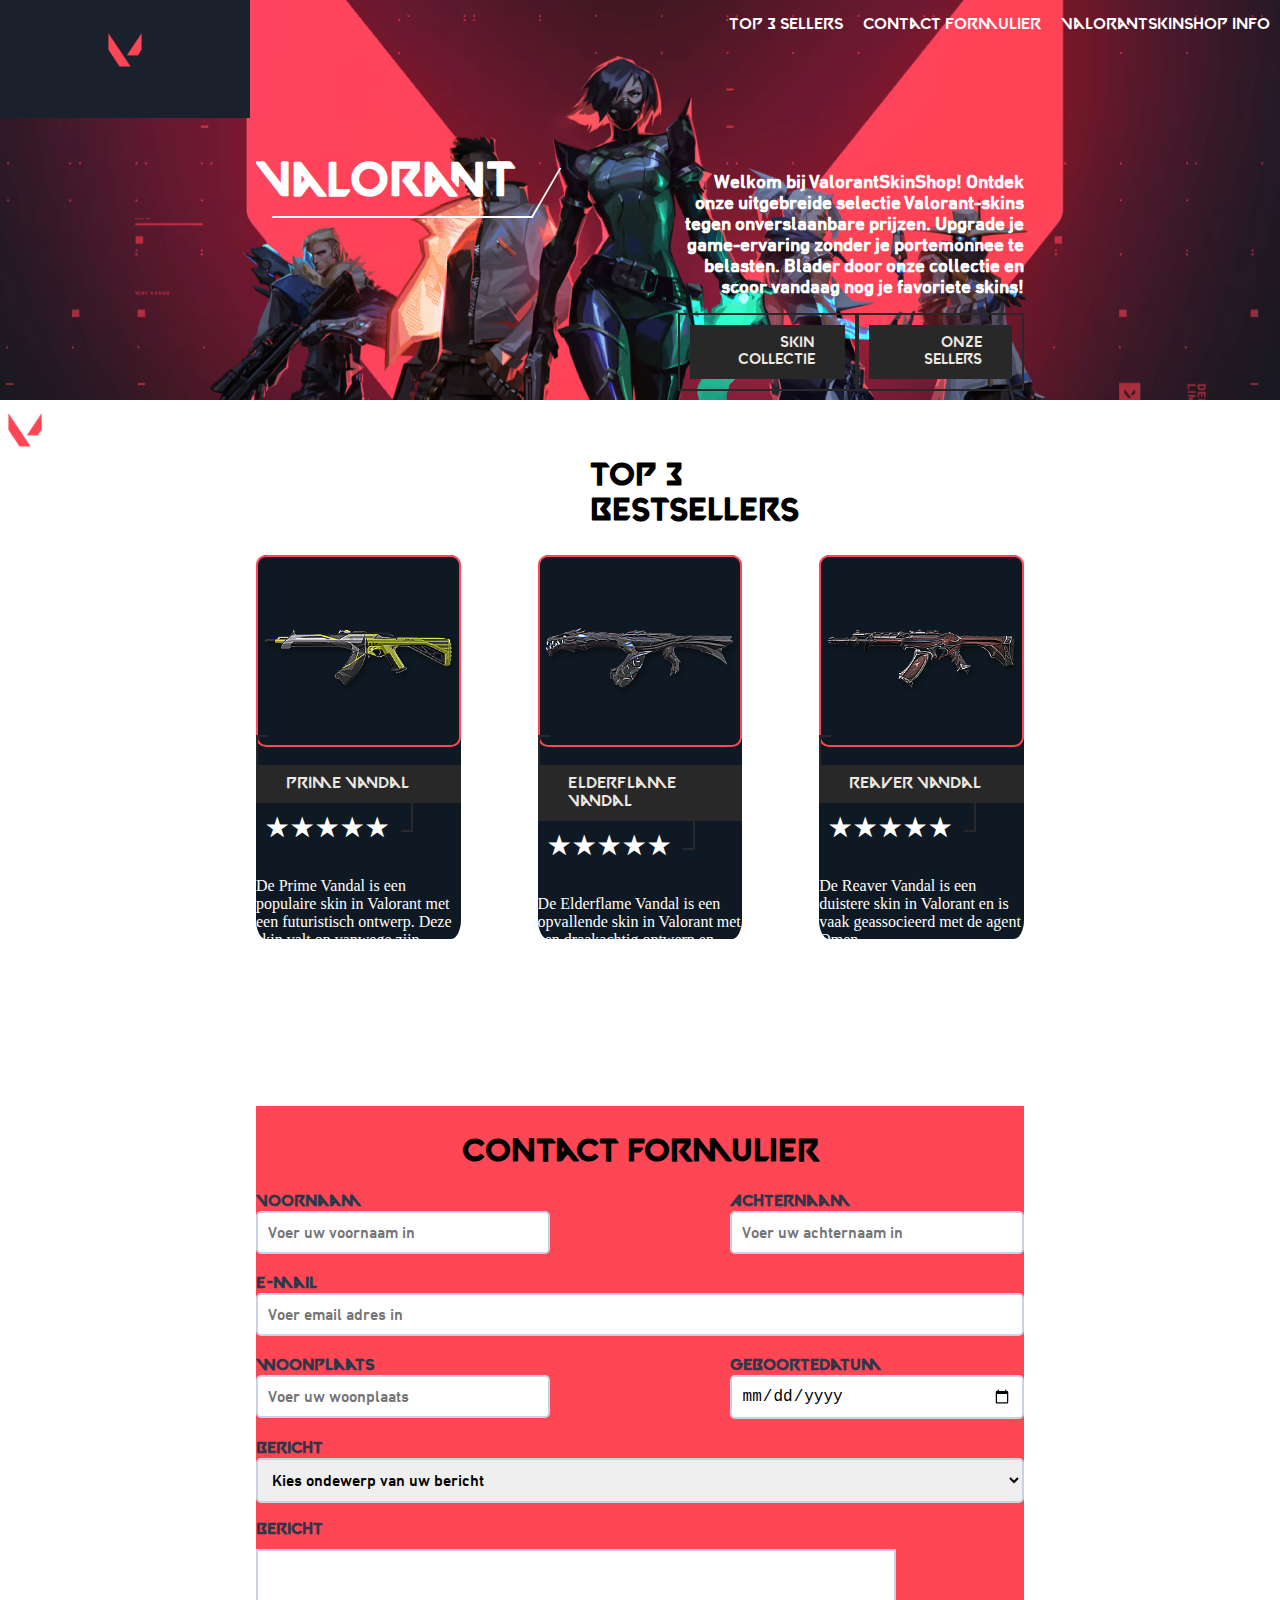
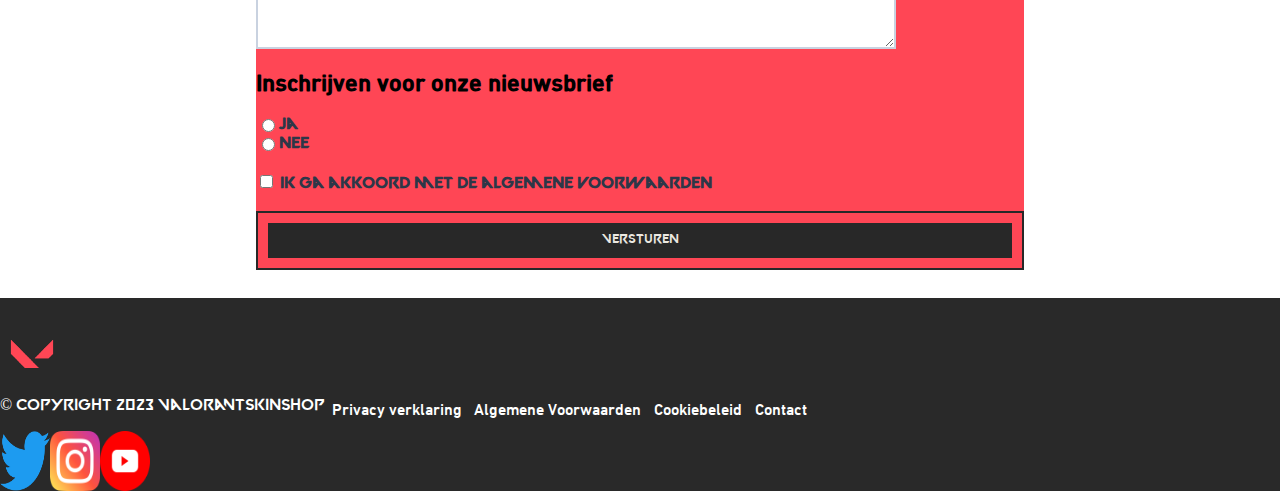
==== commit b413854f: "stupidass" ====
--- a/index.html
+++ b/index.html
@@ -234,9 +234,6 @@
 
                     </div>
                 </div>
-                <div class="goofydiv">
-                    <p></p>
-                </div>
                 <div class="goofy4">
                     <div class="goofyfooter">
                         <p>Privacy verklaring</p>
--- a/css/style.css
+++ b/css/style.css
@@ -56,7 +56,6 @@
     height: 400px;
     padding-bottom: 80px;
     width: 100%;
-    display: grid;
 }
 
 
@@ -66,7 +65,8 @@
 }
 
 .AgentCarousel {
-    display: grid;
+    display: flex;
+    justify-content: space-between;
 }
 
 .AgentBanner {
@@ -75,17 +75,9 @@
     background-color: #0F1923;
     border-radius: 5%;
 }
-.AgentBanner-1 {
-    grid-row-start: 1;
-}
-.AgentBanner-2 {
-    grid-row-start: 2;
-}
-.AgentBanner-3 {
-    grid-row-start: 3;
-}
+
 .OmenBannerImage {
-    background-position-y: 0vw;
+    background-position-y: 0%;
     background-image: url("../../vandalskins/dragonskin.png");
 }
 
@@ -100,7 +92,7 @@
 }
 
 .titelbestsellers {
-    width: 20vw;
+    width: 20vh;
     margin: 0 auto;
     padding-left: 80px;
     font-family: 'TitleFont';
@@ -108,12 +100,12 @@
 
 .AgentBannerImage {
     display: block;
-    width: 16vw;
-    height: 13vw;
+    width: 100%;
+    height: 50%;
     background-size: cover;
     border: 2px #ff4655 solid;
     box-sizing: border-box;
-    border-radius: 0.9vw;
+    border-radius: 5%;
 }
 
 .RatingBox {
@@ -390,6 +382,8 @@
     justify-content: space-between;
 
 }
+
+
 
 .textinput {
     display: flex;
@@ -538,7 +532,7 @@
 }
 
 @keyframes show-chat {
-    0vw {
+    0% {
         transform: translateX(200px);
         filter: blur(10px);
     }
